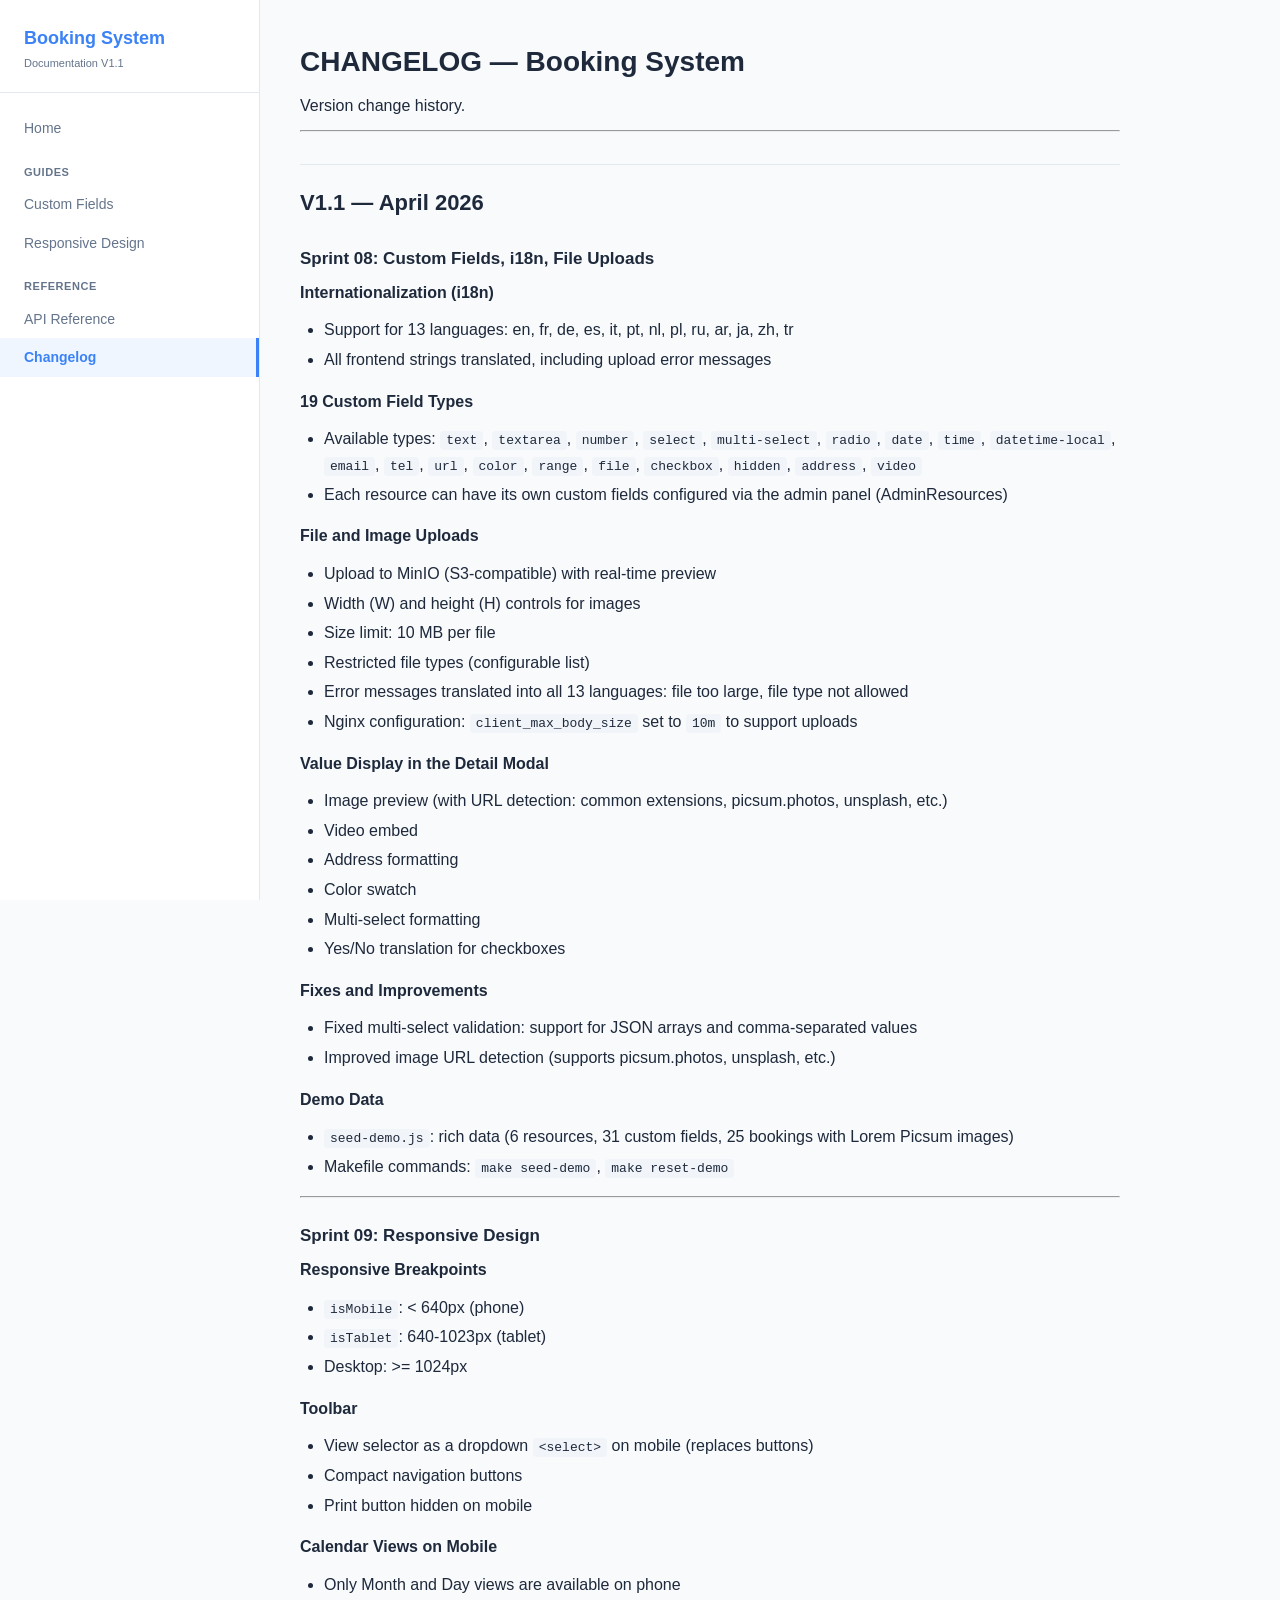
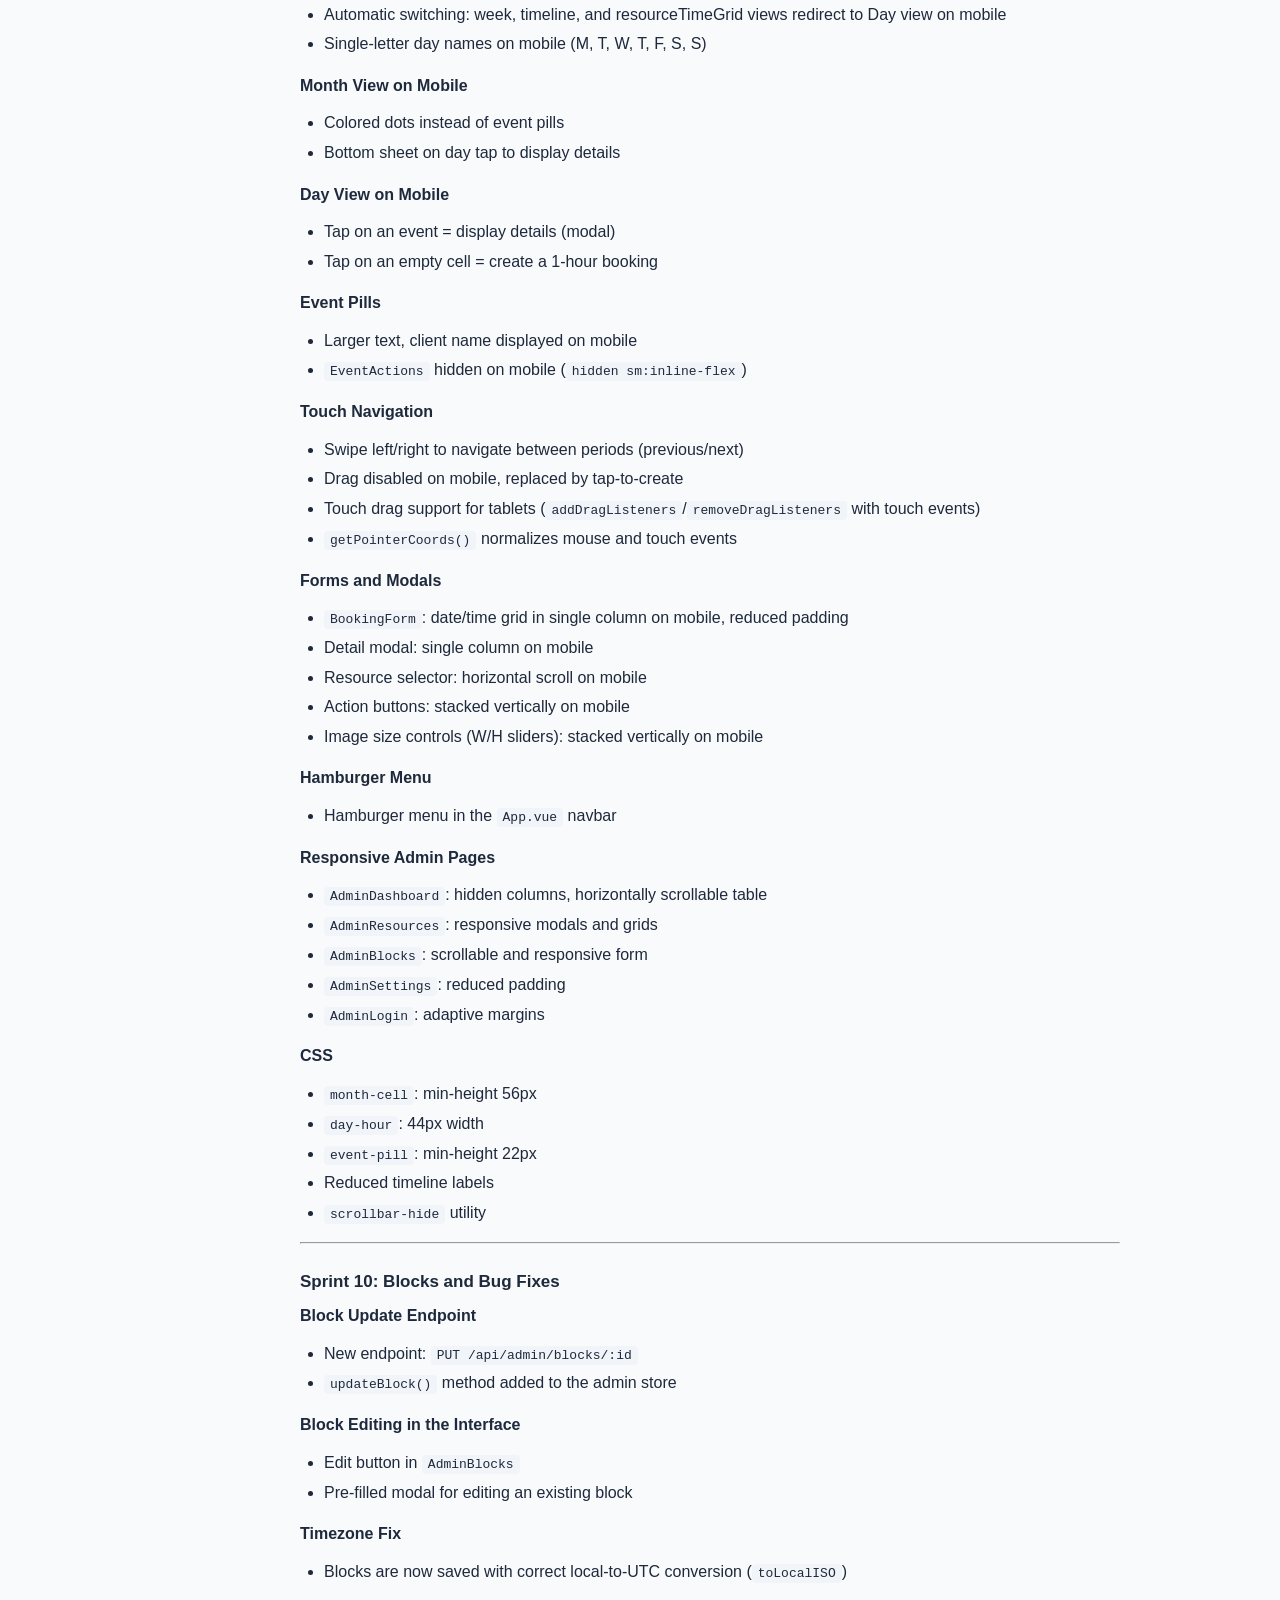
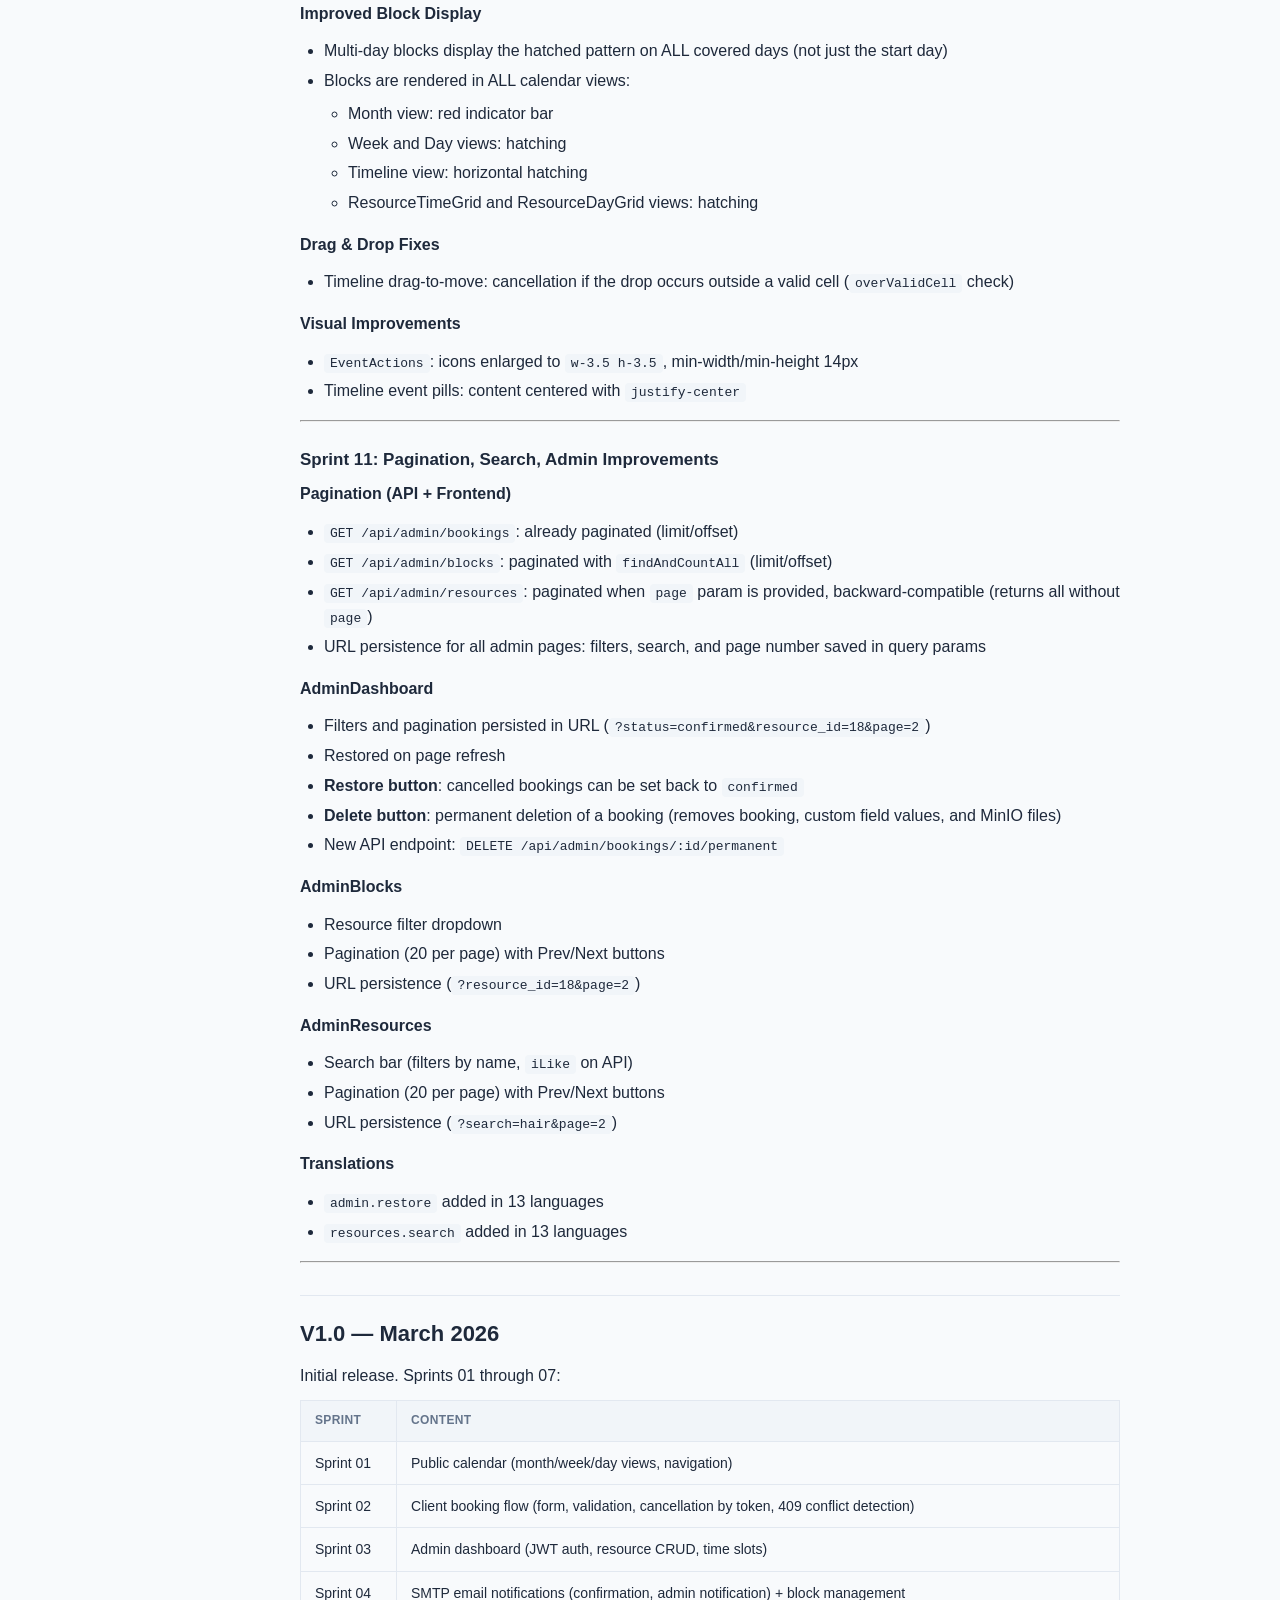
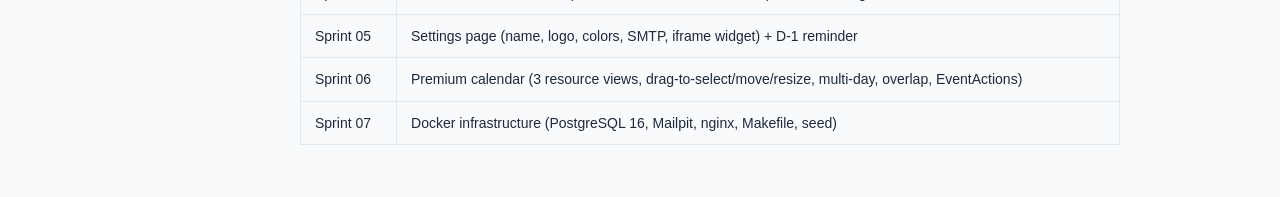
==== docs/changelog.html @ fd58ccb9 "fix: rename CHANGELOG to lowercase for GitHub Pages GitHub Pages is case-sensitive. Links point to c" ====
<!DOCTYPE html><html lang="en"><head>  <meta charset="UTF-8">  <meta name="viewport" content="width=device-width, initial-scale=1.0">  <title>changelog — Booking System Documentation</title>  <link rel="stylesheet" href="style.css"></head><body><button class="menu-toggle" onclick="document.querySelector('.sidebar').classList.toggle('open')">&#9776;</button><div class="layout">  <aside class="sidebar">    <div class="sidebar-logo">Booking System<small>Documentation V1.1</small></div>    <nav><a href="index.html">Home</a><div class="section-title">Guides</div><a href="custom-fields.html">Custom Fields</a><a href="responsive.html">Responsive Design</a><div class="section-title">Reference</div><a href="api-reference.html">API Reference</a><a href="changelog.html" class="active">Changelog</a></nav>  </aside>  <main class="main"><div class="content"><h1>CHANGELOG — Booking System</h1>
<p>Version change history.</p>
<hr>
<h2>V1.1 — April 2026</h2>
<h3>Sprint 08: Custom Fields, i18n, File Uploads</h3>
<p><strong>Internationalization (i18n)</strong></p>
<ul>
<li>Support for 13 languages: en, fr, de, es, it, pt, nl, pl, ru, ar, ja, zh, tr</li>
<li>All frontend strings translated, including upload error messages</li>
</ul>
<p><strong>19 Custom Field Types</strong></p>
<ul>
<li>Available types: <code>text</code>, <code>textarea</code>, <code>number</code>, <code>select</code>, <code>multi-select</code>, <code>radio</code>, <code>date</code>, <code>time</code>, <code>datetime-local</code>, <code>email</code>, <code>tel</code>, <code>url</code>, <code>color</code>, <code>range</code>, <code>file</code>, <code>checkbox</code>, <code>hidden</code>, <code>address</code>, <code>video</code></li>
<li>Each resource can have its own custom fields configured via the admin panel (AdminResources)</li>
</ul>
<p><strong>File and Image Uploads</strong></p>
<ul>
<li>Upload to MinIO (S3-compatible) with real-time preview</li>
<li>Width (W) and height (H) controls for images</li>
<li>Size limit: 10 MB per file</li>
<li>Restricted file types (configurable list)</li>
<li>Error messages translated into all 13 languages: file too large, file type not allowed</li>
<li>Nginx configuration: <code>client_max_body_size</code> set to <code>10m</code> to support uploads</li>
</ul>
<p><strong>Value Display in the Detail Modal</strong></p>
<ul>
<li>Image preview (with URL detection: common extensions, picsum.photos, unsplash, etc.)</li>
<li>Video embed</li>
<li>Address formatting</li>
<li>Color swatch</li>
<li>Multi-select formatting</li>
<li>Yes/No translation for checkboxes</li>
</ul>
<p><strong>Fixes and Improvements</strong></p>
<ul>
<li>Fixed multi-select validation: support for JSON arrays and comma-separated values</li>
<li>Improved image URL detection (supports picsum.photos, unsplash, etc.)</li>
</ul>
<p><strong>Demo Data</strong></p>
<ul>
<li><code>seed-demo.js</code>: rich data (6 resources, 31 custom fields, 25 bookings with Lorem Picsum images)</li>
<li>Makefile commands: <code>make seed-demo</code>, <code>make reset-demo</code></li>
</ul>
<hr>
<h3>Sprint 09: Responsive Design</h3>
<p><strong>Responsive Breakpoints</strong></p>
<ul>
<li><code>isMobile</code>: &lt; 640px (phone)</li>
<li><code>isTablet</code>: 640-1023px (tablet)</li>
<li>Desktop: &gt;= 1024px</li>
</ul>
<p><strong>Toolbar</strong></p>
<ul>
<li>View selector as a dropdown <code>&lt;select&gt;</code> on mobile (replaces buttons)</li>
<li>Compact navigation buttons</li>
<li>Print button hidden on mobile</li>
</ul>
<p><strong>Calendar Views on Mobile</strong></p>
<ul>
<li>Only Month and Day views are available on phone</li>
<li>Automatic switching: week, timeline, and resourceTimeGrid views redirect to Day view on mobile</li>
<li>Single-letter day names on mobile (M, T, W, T, F, S, S)</li>
</ul>
<p><strong>Month View on Mobile</strong></p>
<ul>
<li>Colored dots instead of event pills</li>
<li>Bottom sheet on day tap to display details</li>
</ul>
<p><strong>Day View on Mobile</strong></p>
<ul>
<li>Tap on an event = display details (modal)</li>
<li>Tap on an empty cell = create a 1-hour booking</li>
</ul>
<p><strong>Event Pills</strong></p>
<ul>
<li>Larger text, client name displayed on mobile</li>
<li><code>EventActions</code> hidden on mobile (<code>hidden sm:inline-flex</code>)</li>
</ul>
<p><strong>Touch Navigation</strong></p>
<ul>
<li>Swipe left/right to navigate between periods (previous/next)</li>
<li>Drag disabled on mobile, replaced by tap-to-create</li>
<li>Touch drag support for tablets (<code>addDragListeners</code>/<code>removeDragListeners</code> with touch events)</li>
<li><code>getPointerCoords()</code> normalizes mouse and touch events</li>
</ul>
<p><strong>Forms and Modals</strong></p>
<ul>
<li><code>BookingForm</code>: date/time grid in single column on mobile, reduced padding</li>
<li>Detail modal: single column on mobile</li>
<li>Resource selector: horizontal scroll on mobile</li>
<li>Action buttons: stacked vertically on mobile</li>
<li>Image size controls (W/H sliders): stacked vertically on mobile</li>
</ul>
<p><strong>Hamburger Menu</strong></p>
<ul>
<li>Hamburger menu in the <code>App.vue</code> navbar</li>
</ul>
<p><strong>Responsive Admin Pages</strong></p>
<ul>
<li><code>AdminDashboard</code>: hidden columns, horizontally scrollable table</li>
<li><code>AdminResources</code>: responsive modals and grids</li>
<li><code>AdminBlocks</code>: scrollable and responsive form</li>
<li><code>AdminSettings</code>: reduced padding</li>
<li><code>AdminLogin</code>: adaptive margins</li>
</ul>
<p><strong>CSS</strong></p>
<ul>
<li><code>month-cell</code>: min-height 56px</li>
<li><code>day-hour</code>: 44px width</li>
<li><code>event-pill</code>: min-height 22px</li>
<li>Reduced timeline labels</li>
<li><code>scrollbar-hide</code> utility</li>
</ul>
<hr>
<h3>Sprint 10: Blocks and Bug Fixes</h3>
<p><strong>Block Update Endpoint</strong></p>
<ul>
<li>New endpoint: <code>PUT /api/admin/blocks/:id</code></li>
<li><code>updateBlock()</code> method added to the admin store</li>
</ul>
<p><strong>Block Editing in the Interface</strong></p>
<ul>
<li>Edit button in <code>AdminBlocks</code></li>
<li>Pre-filled modal for editing an existing block</li>
</ul>
<p><strong>Timezone Fix</strong></p>
<ul>
<li>Blocks are now saved with correct local-to-UTC conversion (<code>toLocalISO</code>)</li>
</ul>
<p><strong>Improved Block Display</strong></p>
<ul>
<li>Multi-day blocks display the hatched pattern on ALL covered days (not just the start day)</li>
<li>Blocks are rendered in ALL calendar views:<ul>
<li>Month view: red indicator bar</li>
<li>Week and Day views: hatching</li>
<li>Timeline view: horizontal hatching</li>
<li>ResourceTimeGrid and ResourceDayGrid views: hatching</li>
</ul>
</li>
</ul>
<p><strong>Drag &amp; Drop Fixes</strong></p>
<ul>
<li>Timeline drag-to-move: cancellation if the drop occurs outside a valid cell (<code>overValidCell</code> check)</li>
</ul>
<p><strong>Visual Improvements</strong></p>
<ul>
<li><code>EventActions</code>: icons enlarged to <code>w-3.5 h-3.5</code>, min-width/min-height 14px</li>
<li>Timeline event pills: content centered with <code>justify-center</code></li>
</ul>
<hr>
<h3>Sprint 11: Pagination, Search, Admin Improvements</h3>
<p><strong>Pagination (API + Frontend)</strong></p>
<ul>
<li><code>GET /api/admin/bookings</code>: already paginated (limit/offset)</li>
<li><code>GET /api/admin/blocks</code>: paginated with <code>findAndCountAll</code> (limit/offset)</li>
<li><code>GET /api/admin/resources</code>: paginated when <code>page</code> param is provided, backward-compatible (returns all without <code>page</code>)</li>
<li>URL persistence for all admin pages: filters, search, and page number saved in query params</li>
</ul>
<p><strong>AdminDashboard</strong></p>
<ul>
<li>Filters and pagination persisted in URL (<code>?status=confirmed&amp;resource_id=18&amp;page=2</code>)</li>
<li>Restored on page refresh</li>
<li><strong>Restore button</strong>: cancelled bookings can be set back to <code>confirmed</code></li>
<li><strong>Delete button</strong>: permanent deletion of a booking (removes booking, custom field values, and MinIO files)</li>
<li>New API endpoint: <code>DELETE /api/admin/bookings/:id/permanent</code></li>
</ul>
<p><strong>AdminBlocks</strong></p>
<ul>
<li>Resource filter dropdown</li>
<li>Pagination (20 per page) with Prev/Next buttons</li>
<li>URL persistence (<code>?resource_id=18&amp;page=2</code>)</li>
</ul>
<p><strong>AdminResources</strong></p>
<ul>
<li>Search bar (filters by name, <code>iLike</code> on API)</li>
<li>Pagination (20 per page) with Prev/Next buttons</li>
<li>URL persistence (<code>?search=hair&amp;page=2</code>)</li>
</ul>
<p><strong>Translations</strong></p>
<ul>
<li><code>admin.restore</code> added in 13 languages</li>
<li><code>resources.search</code> added in 13 languages</li>
</ul>
<hr>
<h2>V1.0 — March 2026</h2>
<p>Initial release. Sprints 01 through 07:</p>
<table>
<thead>
<tr>
<th>Sprint</th>
<th>Content</th>
</tr>
</thead>
<tbody><tr>
<td>Sprint 01</td>
<td>Public calendar (month/week/day views, navigation)</td>
</tr>
<tr>
<td>Sprint 02</td>
<td>Client booking flow (form, validation, cancellation by token, 409 conflict detection)</td>
</tr>
<tr>
<td>Sprint 03</td>
<td>Admin dashboard (JWT auth, resource CRUD, time slots)</td>
</tr>
<tr>
<td>Sprint 04</td>
<td>SMTP email notifications (confirmation, admin notification) + block management</td>
</tr>
<tr>
<td>Sprint 05</td>
<td>Settings page (name, logo, colors, SMTP, iframe widget) + D-1 reminder</td>
</tr>
<tr>
<td>Sprint 06</td>
<td>Premium calendar (3 resource views, drag-to-select/move/resize, multi-day, overlap, EventActions)</td>
</tr>
<tr>
<td>Sprint 07</td>
<td>Docker infrastructure (PostgreSQL 16, Mailpit, nginx, Makefile, seed)</td>
</tr>
</tbody></table>
  </div></main></div></body></html>
---- docs/style.css ----
:root {
  --primary: #3B82F6;
  --primary-dark: #2563EB;
  --bg: #f8fafc;
  --card: #ffffff;
  --text: #1e293b;
  --text-muted: #64748b;
  --border: #e2e8f0;
  --code-bg: #f1f5f9;
}

* { margin: 0; padding: 0; box-sizing: border-box; }

body {
  font-family: -apple-system, BlinkMacSystemFont, 'Segoe UI', Roboto, sans-serif;
  background: var(--bg);
  color: var(--text);
  line-height: 1.6;
}

/* Sidebar */
.layout { display: flex; min-height: 100vh; }

.sidebar {
  width: 260px;
  background: var(--card);
  border-right: 1px solid var(--border);
  padding: 24px 0;
  position: fixed;
  top: 0;
  left: 0;
  bottom: 0;
  overflow-y: auto;
  z-index: 10;
}

.sidebar-logo {
  padding: 0 24px 20px;
  font-size: 18px;
  font-weight: 700;
  color: var(--primary);
  border-bottom: 1px solid var(--border);
  margin-bottom: 16px;
}

.sidebar-logo small {
  display: block;
  font-size: 11px;
  font-weight: 400;
  color: var(--text-muted);
  margin-top: 2px;
}

.sidebar nav a {
  display: block;
  padding: 8px 24px;
  color: var(--text-muted);
  text-decoration: none;
  font-size: 14px;
  transition: all 0.15s;
}

.sidebar nav a:hover,
.sidebar nav a.active {
  color: var(--primary);
  background: #eff6ff;
}

.sidebar nav a.active {
  font-weight: 600;
  border-right: 3px solid var(--primary);
}

.sidebar nav .section-title {
  padding: 16px 24px 4px;
  font-size: 11px;
  font-weight: 600;
  text-transform: uppercase;
  letter-spacing: 0.05em;
  color: var(--text-muted);
}

/* Main */
.main {
  flex: 1;
  margin-left: 260px;
  padding: 40px;
  max-width: 900px;
}

/* Content */
.content h1 { font-size: 28px; font-weight: 700; margin-bottom: 8px; }
.content h2 { font-size: 22px; font-weight: 600; margin: 32px 0 12px; padding-top: 20px; border-top: 1px solid var(--border); }
.content h3 { font-size: 17px; font-weight: 600; margin: 24px 0 8px; }
.content p { margin-bottom: 12px; color: var(--text); }
.content ul, .content ol { margin: 8px 0 16px 24px; }
.content li { margin-bottom: 4px; }
.content a { color: var(--primary); text-decoration: none; }
.content a:hover { text-decoration: underline; }

.content table {
  width: 100%;
  border-collapse: collapse;
  margin: 12px 0 20px;
  font-size: 14px;
}

.content th, .content td {
  padding: 10px 14px;
  border: 1px solid var(--border);
  text-align: left;
}

.content th {
  background: var(--code-bg);
  font-weight: 600;
  font-size: 12px;
  text-transform: uppercase;
  letter-spacing: 0.03em;
  color: var(--text-muted);
}

.content code {
  background: var(--code-bg);
  padding: 2px 6px;
  border-radius: 4px;
  font-size: 13px;
  font-family: 'SF Mono', Monaco, monospace;
}

.content pre {
  background: #1e293b;
  color: #e2e8f0;
  padding: 16px 20px;
  border-radius: 8px;
  overflow-x: auto;
  margin: 12px 0 20px;
  font-size: 13px;
  line-height: 1.5;
}

.content pre code {
  background: none;
  padding: 0;
  color: inherit;
}

/* Hero card */
.hero {
  background: linear-gradient(135deg, var(--primary) 0%, var(--primary-dark) 100%);
  color: white;
  padding: 40px;
  border-radius: 16px;
  margin-bottom: 32px;
}

.hero h1 { color: white; font-size: 32px; margin-bottom: 8px; }
.hero p { color: rgba(255,255,255,0.85); font-size: 16px; }

.badge {
  display: inline-block;
  padding: 3px 10px;
  border-radius: 12px;
  font-size: 12px;
  font-weight: 600;
  margin-right: 6px;
  margin-bottom: 6px;
}

.badge-blue { background: rgba(255,255,255,0.2); color: white; }

/* Feature grid */
.features {
  display: grid;
  grid-template-columns: repeat(auto-fill, minmax(250px, 1fr));
  gap: 16px;
  margin: 20px 0;
}

.feature-card {
  background: var(--card);
  border: 1px solid var(--border);
  border-radius: 12px;
  padding: 20px;
}

.feature-card h3 {
  font-size: 15px;
  margin: 0 0 6px;
  border: none;
  padding: 0;
}

.feature-card p {
  font-size: 13px;
  color: var(--text-muted);
  margin: 0;
}

.feature-icon {
  font-size: 24px;
  margin-bottom: 8px;
}

/* Method badges */
.method {
  display: inline-block;
  padding: 2px 8px;
  border-radius: 4px;
  font-size: 11px;
  font-weight: 700;
  font-family: monospace;
  color: white;
}

.method-get { background: #22c55e; }
.method-post { background: #3b82f6; }
.method-put { background: #f59e0b; }
.method-delete { background: #ef4444; }

/* Mobile */
.menu-toggle {
  display: none;
  position: fixed;
  top: 12px;
  left: 12px;
  z-index: 20;
  background: var(--card);
  border: 1px solid var(--border);
  border-radius: 8px;
  padding: 8px 12px;
  font-size: 20px;
  cursor: pointer;
}

@media (max-width: 768px) {
  .menu-toggle { display: block; }
  .sidebar { transform: translateX(-100%); transition: transform 0.3s; }
  .sidebar.open { transform: translateX(0); box-shadow: 4px 0 20px rgba(0,0,0,0.1); }
  .main { margin-left: 0; padding: 60px 20px 40px; }
  .features { grid-template-columns: 1fr; }
  .content table { font-size: 12px; }
  .content th, .content td { padding: 6px 8px; }
}
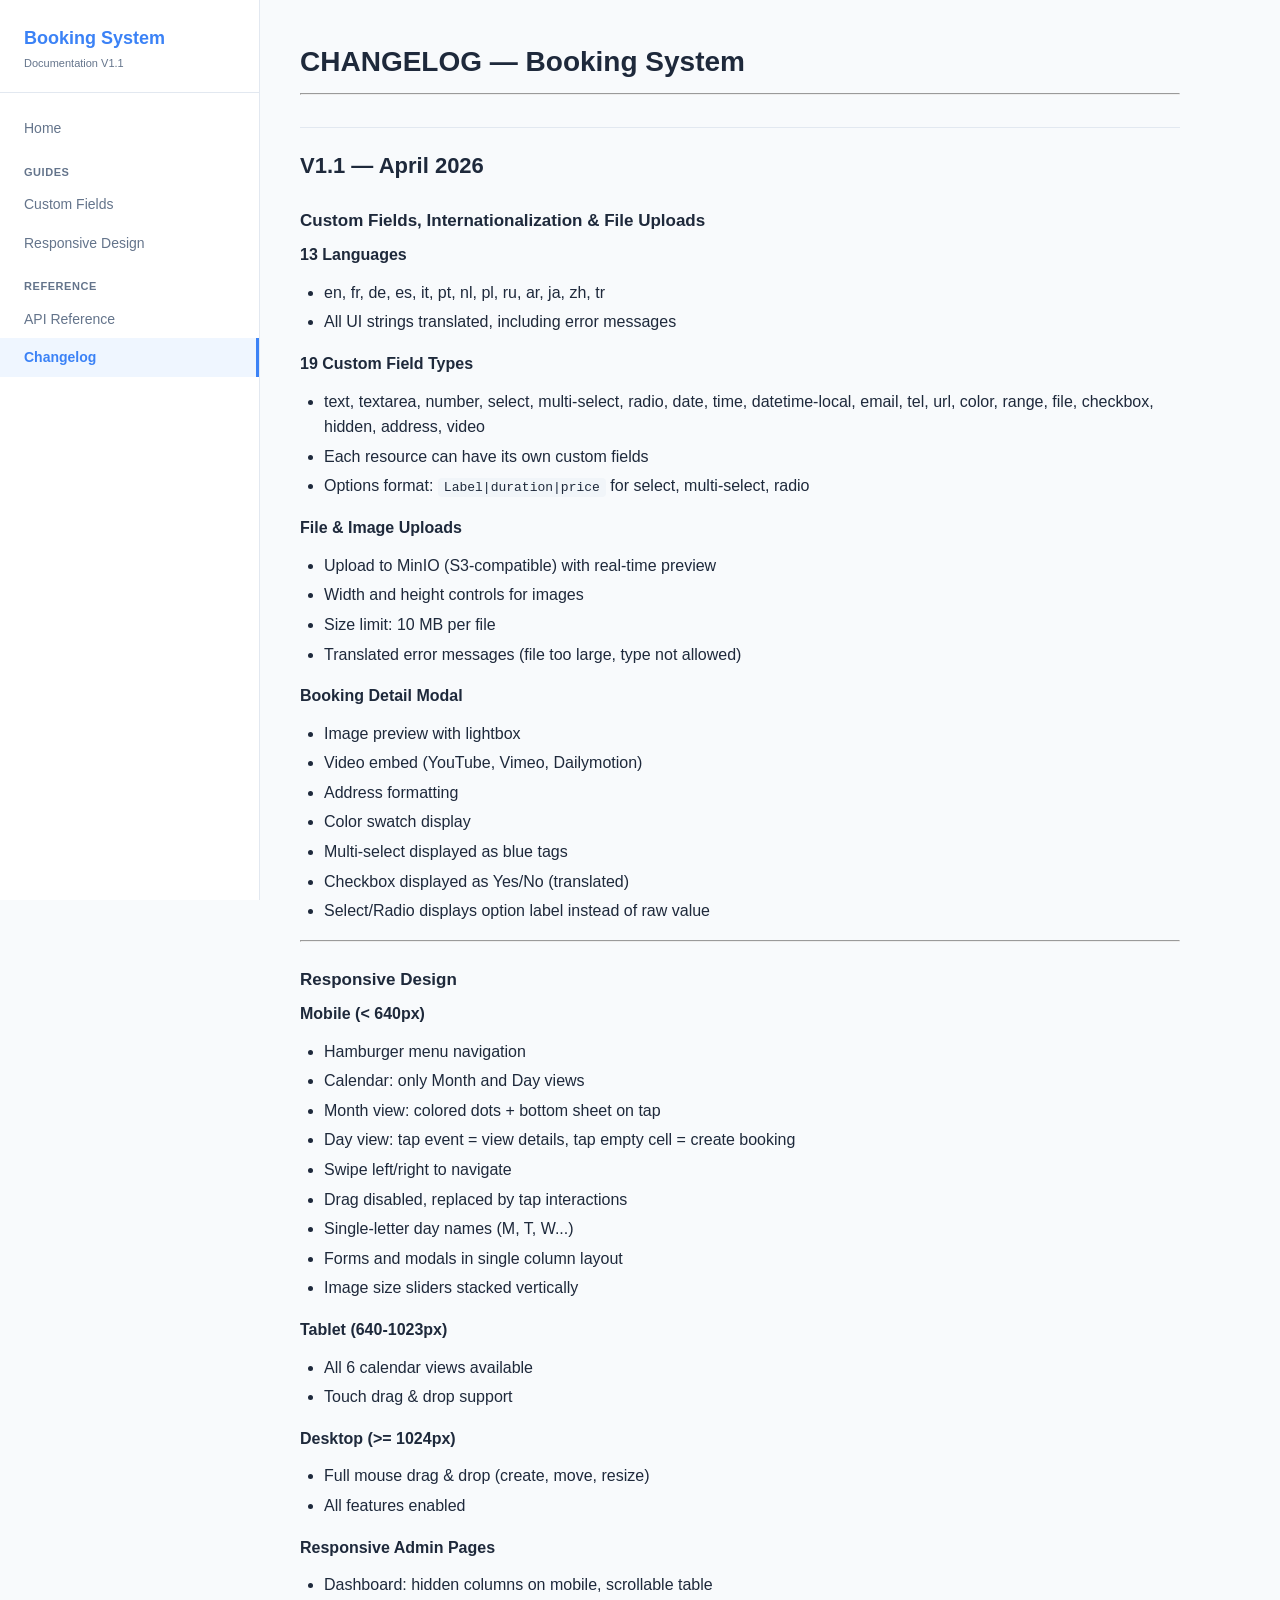
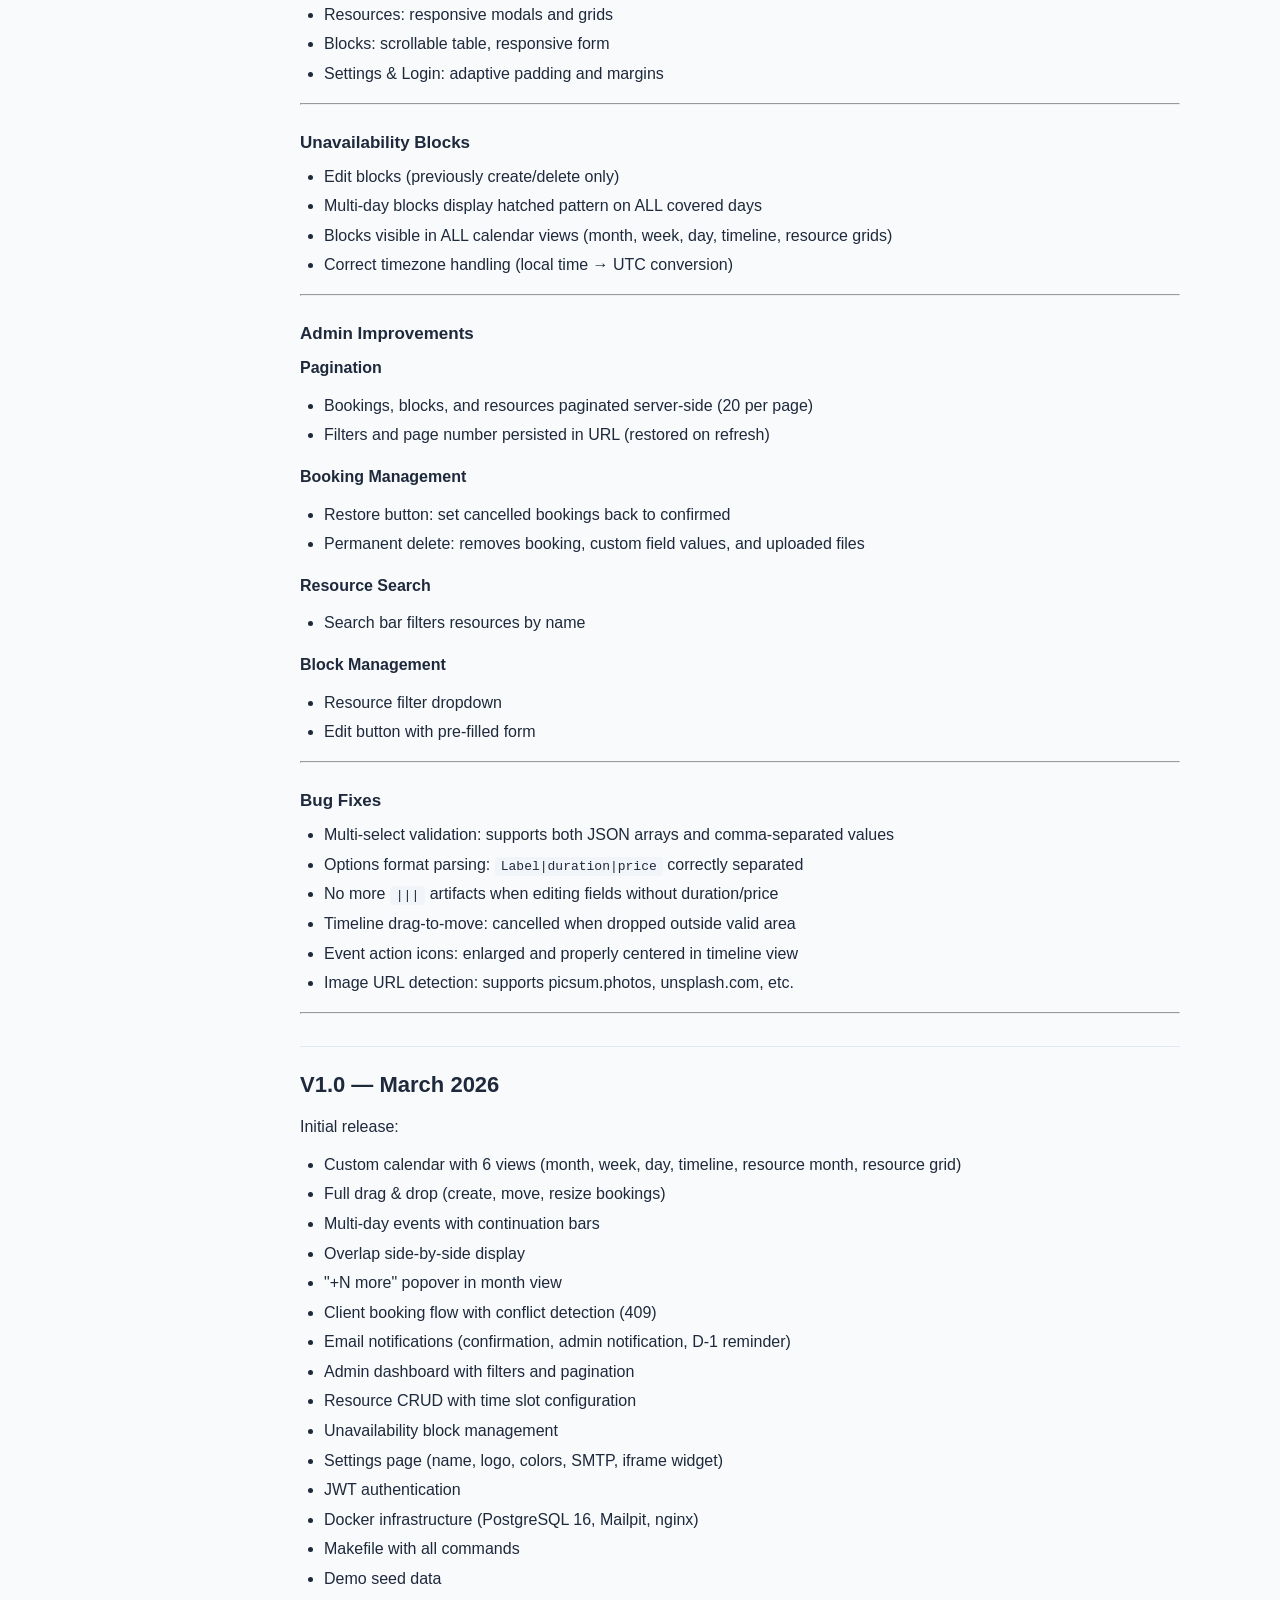
==== commit 7b8594a6: "docs: remove all sprint references from public documentation Buyers should not see internal developm" ====
--- a/docs/changelog.html
+++ b/docs/changelog.html
@@ -1,223 +1,123 @@
 <!DOCTYPE html><html lang="en"><head>  <meta charset="UTF-8">  <meta name="viewport" content="width=device-width, initial-scale=1.0">  <title>changelog — Booking System Documentation</title>  <link rel="stylesheet" href="style.css"></head><body><button class="menu-toggle" onclick="document.querySelector('.sidebar').classList.toggle('open')">&#9776;</button><div class="layout">  <aside class="sidebar">    <div class="sidebar-logo">Booking System<small>Documentation V1.1</small></div>    <nav><a href="index.html">Home</a><div class="section-title">Guides</div><a href="custom-fields.html">Custom Fields</a><a href="responsive.html">Responsive Design</a><div class="section-title">Reference</div><a href="api-reference.html">API Reference</a><a href="changelog.html" class="active">Changelog</a></nav>  </aside>  <main class="main"><div class="content"><h1>CHANGELOG — Booking System</h1>
-<p>Version change history.</p>
 <hr>
 <h2>V1.1 — April 2026</h2>
-<h3>Sprint 08: Custom Fields, i18n, File Uploads</h3>
-<p><strong>Internationalization (i18n)</strong></p>
+<h3>Custom Fields, Internationalization &amp; File Uploads</h3>
+<p><strong>13 Languages</strong></p>
 <ul>
-<li>Support for 13 languages: en, fr, de, es, it, pt, nl, pl, ru, ar, ja, zh, tr</li>
-<li>All frontend strings translated, including upload error messages</li>
+<li>en, fr, de, es, it, pt, nl, pl, ru, ar, ja, zh, tr</li>
+<li>All UI strings translated, including error messages</li>
 </ul>
 <p><strong>19 Custom Field Types</strong></p>
 <ul>
-<li>Available types: <code>text</code>, <code>textarea</code>, <code>number</code>, <code>select</code>, <code>multi-select</code>, <code>radio</code>, <code>date</code>, <code>time</code>, <code>datetime-local</code>, <code>email</code>, <code>tel</code>, <code>url</code>, <code>color</code>, <code>range</code>, <code>file</code>, <code>checkbox</code>, <code>hidden</code>, <code>address</code>, <code>video</code></li>
-<li>Each resource can have its own custom fields configured via the admin panel (AdminResources)</li>
+<li>text, textarea, number, select, multi-select, radio, date, time, datetime-local, email, tel, url, color, range, file, checkbox, hidden, address, video</li>
+<li>Each resource can have its own custom fields</li>
+<li>Options format: <code>Label|duration|price</code> for select, multi-select, radio</li>
 </ul>
-<p><strong>File and Image Uploads</strong></p>
+<p><strong>File &amp; Image Uploads</strong></p>
 <ul>
 <li>Upload to MinIO (S3-compatible) with real-time preview</li>
-<li>Width (W) and height (H) controls for images</li>
+<li>Width and height controls for images</li>
 <li>Size limit: 10 MB per file</li>
-<li>Restricted file types (configurable list)</li>
-<li>Error messages translated into all 13 languages: file too large, file type not allowed</li>
-<li>Nginx configuration: <code>client_max_body_size</code> set to <code>10m</code> to support uploads</li>
+<li>Translated error messages (file too large, type not allowed)</li>
 </ul>
-<p><strong>Value Display in the Detail Modal</strong></p>
+<p><strong>Booking Detail Modal</strong></p>
 <ul>
-<li>Image preview (with URL detection: common extensions, picsum.photos, unsplash, etc.)</li>
-<li>Video embed</li>
+<li>Image preview with lightbox</li>
+<li>Video embed (YouTube, Vimeo, Dailymotion)</li>
 <li>Address formatting</li>
-<li>Color swatch</li>
-<li>Multi-select formatting</li>
-<li>Yes/No translation for checkboxes</li>
-</ul>
-<p><strong>Fixes and Improvements</strong></p>
-<ul>
-<li>Fixed multi-select validation: support for JSON arrays and comma-separated values</li>
-<li>Improved image URL detection (supports picsum.photos, unsplash, etc.)</li>
-</ul>
-<p><strong>Demo Data</strong></p>
-<ul>
-<li><code>seed-demo.js</code>: rich data (6 resources, 31 custom fields, 25 bookings with Lorem Picsum images)</li>
-<li>Makefile commands: <code>make seed-demo</code>, <code>make reset-demo</code></li>
+<li>Color swatch display</li>
+<li>Multi-select displayed as blue tags</li>
+<li>Checkbox displayed as Yes/No (translated)</li>
+<li>Select/Radio displays option label instead of raw value</li>
 </ul>
 <hr>
-<h3>Sprint 09: Responsive Design</h3>
-<p><strong>Responsive Breakpoints</strong></p>
+<h3>Responsive Design</h3>
+<p><strong>Mobile (&lt; 640px)</strong></p>
 <ul>
-<li><code>isMobile</code>: &lt; 640px (phone)</li>
-<li><code>isTablet</code>: 640-1023px (tablet)</li>
-<li>Desktop: &gt;= 1024px</li>
+<li>Hamburger menu navigation</li>
+<li>Calendar: only Month and Day views</li>
+<li>Month view: colored dots + bottom sheet on tap</li>
+<li>Day view: tap event = view details, tap empty cell = create booking</li>
+<li>Swipe left/right to navigate</li>
+<li>Drag disabled, replaced by tap interactions</li>
+<li>Single-letter day names (M, T, W...)</li>
+<li>Forms and modals in single column layout</li>
+<li>Image size sliders stacked vertically</li>
 </ul>
-<p><strong>Toolbar</strong></p>
+<p><strong>Tablet (640-1023px)</strong></p>
 <ul>
-<li>View selector as a dropdown <code>&lt;select&gt;</code> on mobile (replaces buttons)</li>
-<li>Compact navigation buttons</li>
-<li>Print button hidden on mobile</li>
+<li>All 6 calendar views available</li>
+<li>Touch drag &amp; drop support</li>
 </ul>
-<p><strong>Calendar Views on Mobile</strong></p>
+<p><strong>Desktop (&gt;= 1024px)</strong></p>
 <ul>
-<li>Only Month and Day views are available on phone</li>
-<li>Automatic switching: week, timeline, and resourceTimeGrid views redirect to Day view on mobile</li>
-<li>Single-letter day names on mobile (M, T, W, T, F, S, S)</li>
-</ul>
-<p><strong>Month View on Mobile</strong></p>
-<ul>
-<li>Colored dots instead of event pills</li>
-<li>Bottom sheet on day tap to display details</li>
-</ul>
-<p><strong>Day View on Mobile</strong></p>
-<ul>
-<li>Tap on an event = display details (modal)</li>
-<li>Tap on an empty cell = create a 1-hour booking</li>
-</ul>
-<p><strong>Event Pills</strong></p>
-<ul>
-<li>Larger text, client name displayed on mobile</li>
-<li><code>EventActions</code> hidden on mobile (<code>hidden sm:inline-flex</code>)</li>
-</ul>
-<p><strong>Touch Navigation</strong></p>
-<ul>
-<li>Swipe left/right to navigate between periods (previous/next)</li>
-<li>Drag disabled on mobile, replaced by tap-to-create</li>
-<li>Touch drag support for tablets (<code>addDragListeners</code>/<code>removeDragListeners</code> with touch events)</li>
-<li><code>getPointerCoords()</code> normalizes mouse and touch events</li>
-</ul>
-<p><strong>Forms and Modals</strong></p>
-<ul>
-<li><code>BookingForm</code>: date/time grid in single column on mobile, reduced padding</li>
-<li>Detail modal: single column on mobile</li>
-<li>Resource selector: horizontal scroll on mobile</li>
-<li>Action buttons: stacked vertically on mobile</li>
-<li>Image size controls (W/H sliders): stacked vertically on mobile</li>
-</ul>
-<p><strong>Hamburger Menu</strong></p>
-<ul>
-<li>Hamburger menu in the <code>App.vue</code> navbar</li>
+<li>Full mouse drag &amp; drop (create, move, resize)</li>
+<li>All features enabled</li>
 </ul>
 <p><strong>Responsive Admin Pages</strong></p>
 <ul>
-<li><code>AdminDashboard</code>: hidden columns, horizontally scrollable table</li>
-<li><code>AdminResources</code>: responsive modals and grids</li>
-<li><code>AdminBlocks</code>: scrollable and responsive form</li>
-<li><code>AdminSettings</code>: reduced padding</li>
-<li><code>AdminLogin</code>: adaptive margins</li>
-</ul>
-<p><strong>CSS</strong></p>
-<ul>
-<li><code>month-cell</code>: min-height 56px</li>
-<li><code>day-hour</code>: 44px width</li>
-<li><code>event-pill</code>: min-height 22px</li>
-<li>Reduced timeline labels</li>
-<li><code>scrollbar-hide</code> utility</li>
+<li>Dashboard: hidden columns on mobile, scrollable table</li>
+<li>Resources: responsive modals and grids</li>
+<li>Blocks: scrollable table, responsive form</li>
+<li>Settings &amp; Login: adaptive padding and margins</li>
 </ul>
 <hr>
-<h3>Sprint 10: Blocks and Bug Fixes</h3>
-<p><strong>Block Update Endpoint</strong></p>
+<h3>Unavailability Blocks</h3>
 <ul>
-<li>New endpoint: <code>PUT /api/admin/blocks/:id</code></li>
-<li><code>updateBlock()</code> method added to the admin store</li>
-</ul>
-<p><strong>Block Editing in the Interface</strong></p>
-<ul>
-<li>Edit button in <code>AdminBlocks</code></li>
-<li>Pre-filled modal for editing an existing block</li>
-</ul>
-<p><strong>Timezone Fix</strong></p>
-<ul>
-<li>Blocks are now saved with correct local-to-UTC conversion (<code>toLocalISO</code>)</li>
-</ul>
-<p><strong>Improved Block Display</strong></p>
-<ul>
-<li>Multi-day blocks display the hatched pattern on ALL covered days (not just the start day)</li>
-<li>Blocks are rendered in ALL calendar views:<ul>
-<li>Month view: red indicator bar</li>
-<li>Week and Day views: hatching</li>
-<li>Timeline view: horizontal hatching</li>
-<li>ResourceTimeGrid and ResourceDayGrid views: hatching</li>
-</ul>
-</li>
-</ul>
-<p><strong>Drag &amp; Drop Fixes</strong></p>
-<ul>
-<li>Timeline drag-to-move: cancellation if the drop occurs outside a valid cell (<code>overValidCell</code> check)</li>
-</ul>
-<p><strong>Visual Improvements</strong></p>
-<ul>
-<li><code>EventActions</code>: icons enlarged to <code>w-3.5 h-3.5</code>, min-width/min-height 14px</li>
-<li>Timeline event pills: content centered with <code>justify-center</code></li>
+<li>Edit blocks (previously create/delete only)</li>
+<li>Multi-day blocks display hatched pattern on ALL covered days</li>
+<li>Blocks visible in ALL calendar views (month, week, day, timeline, resource grids)</li>
+<li>Correct timezone handling (local time → UTC conversion)</li>
 </ul>
 <hr>
-<h3>Sprint 11: Pagination, Search, Admin Improvements</h3>
-<p><strong>Pagination (API + Frontend)</strong></p>
+<h3>Admin Improvements</h3>
+<p><strong>Pagination</strong></p>
 <ul>
-<li><code>GET /api/admin/bookings</code>: already paginated (limit/offset)</li>
-<li><code>GET /api/admin/blocks</code>: paginated with <code>findAndCountAll</code> (limit/offset)</li>
-<li><code>GET /api/admin/resources</code>: paginated when <code>page</code> param is provided, backward-compatible (returns all without <code>page</code>)</li>
-<li>URL persistence for all admin pages: filters, search, and page number saved in query params</li>
+<li>Bookings, blocks, and resources paginated server-side (20 per page)</li>
+<li>Filters and page number persisted in URL (restored on refresh)</li>
 </ul>
-<p><strong>AdminDashboard</strong></p>
+<p><strong>Booking Management</strong></p>
 <ul>
-<li>Filters and pagination persisted in URL (<code>?status=confirmed&amp;resource_id=18&amp;page=2</code>)</li>
-<li>Restored on page refresh</li>
-<li><strong>Restore button</strong>: cancelled bookings can be set back to <code>confirmed</code></li>
-<li><strong>Delete button</strong>: permanent deletion of a booking (removes booking, custom field values, and MinIO files)</li>
-<li>New API endpoint: <code>DELETE /api/admin/bookings/:id/permanent</code></li>
+<li>Restore button: set cancelled bookings back to confirmed</li>
+<li>Permanent delete: removes booking, custom field values, and uploaded files</li>
 </ul>
-<p><strong>AdminBlocks</strong></p>
+<p><strong>Resource Search</strong></p>
+<ul>
+<li>Search bar filters resources by name</li>
+</ul>
+<p><strong>Block Management</strong></p>
 <ul>
 <li>Resource filter dropdown</li>
-<li>Pagination (20 per page) with Prev/Next buttons</li>
-<li>URL persistence (<code>?resource_id=18&amp;page=2</code>)</li>
+<li>Edit button with pre-filled form</li>
 </ul>
-<p><strong>AdminResources</strong></p>
+<hr>
+<h3>Bug Fixes</h3>
 <ul>
-<li>Search bar (filters by name, <code>iLike</code> on API)</li>
-<li>Pagination (20 per page) with Prev/Next buttons</li>
-<li>URL persistence (<code>?search=hair&amp;page=2</code>)</li>
-</ul>
-<p><strong>Translations</strong></p>
-<ul>
-<li><code>admin.restore</code> added in 13 languages</li>
-<li><code>resources.search</code> added in 13 languages</li>
+<li>Multi-select validation: supports both JSON arrays and comma-separated values</li>
+<li>Options format parsing: <code>Label|duration|price</code> correctly separated</li>
+<li>No more <code>|||</code> artifacts when editing fields without duration/price</li>
+<li>Timeline drag-to-move: cancelled when dropped outside valid area</li>
+<li>Event action icons: enlarged and properly centered in timeline view</li>
+<li>Image URL detection: supports picsum.photos, unsplash.com, etc.</li>
 </ul>
 <hr>
 <h2>V1.0 — March 2026</h2>
-<p>Initial release. Sprints 01 through 07:</p>
-<table>
-<thead>
-<tr>
-<th>Sprint</th>
-<th>Content</th>
-</tr>
-</thead>
-<tbody><tr>
-<td>Sprint 01</td>
-<td>Public calendar (month/week/day views, navigation)</td>
-</tr>
-<tr>
-<td>Sprint 02</td>
-<td>Client booking flow (form, validation, cancellation by token, 409 conflict detection)</td>
-</tr>
-<tr>
-<td>Sprint 03</td>
-<td>Admin dashboard (JWT auth, resource CRUD, time slots)</td>
-</tr>
-<tr>
-<td>Sprint 04</td>
-<td>SMTP email notifications (confirmation, admin notification) + block management</td>
-</tr>
-<tr>
-<td>Sprint 05</td>
-<td>Settings page (name, logo, colors, SMTP, iframe widget) + D-1 reminder</td>
-</tr>
-<tr>
-<td>Sprint 06</td>
-<td>Premium calendar (3 resource views, drag-to-select/move/resize, multi-day, overlap, EventActions)</td>
-</tr>
-<tr>
-<td>Sprint 07</td>
-<td>Docker infrastructure (PostgreSQL 16, Mailpit, nginx, Makefile, seed)</td>
-</tr>
-</tbody></table>
+<p>Initial release:</p>
+<ul>
+<li>Custom calendar with 6 views (month, week, day, timeline, resource month, resource grid)</li>
+<li>Full drag &amp; drop (create, move, resize bookings)</li>
+<li>Multi-day events with continuation bars</li>
+<li>Overlap side-by-side display</li>
+<li>&quot;+N more&quot; popover in month view</li>
+<li>Client booking flow with conflict detection (409)</li>
+<li>Email notifications (confirmation, admin notification, D-1 reminder)</li>
+<li>Admin dashboard with filters and pagination</li>
+<li>Resource CRUD with time slot configuration</li>
+<li>Unavailability block management</li>
+<li>Settings page (name, logo, colors, SMTP, iframe widget)</li>
+<li>JWT authentication</li>
+<li>Docker infrastructure (PostgreSQL 16, Mailpit, nginx)</li>
+<li>Makefile with all commands</li>
+<li>Demo seed data</li>
+</ul>
   </div></main></div></body></html>
--- a/docs/style.css
+++ b/docs/style.css
@@ -85,7 +85,8 @@
   flex: 1;
   margin-left: 260px;
   padding: 40px;
-  max-width: 900px;
+  max-width: 960px;
+  margin-right: auto;
 }
 
 /* Content */
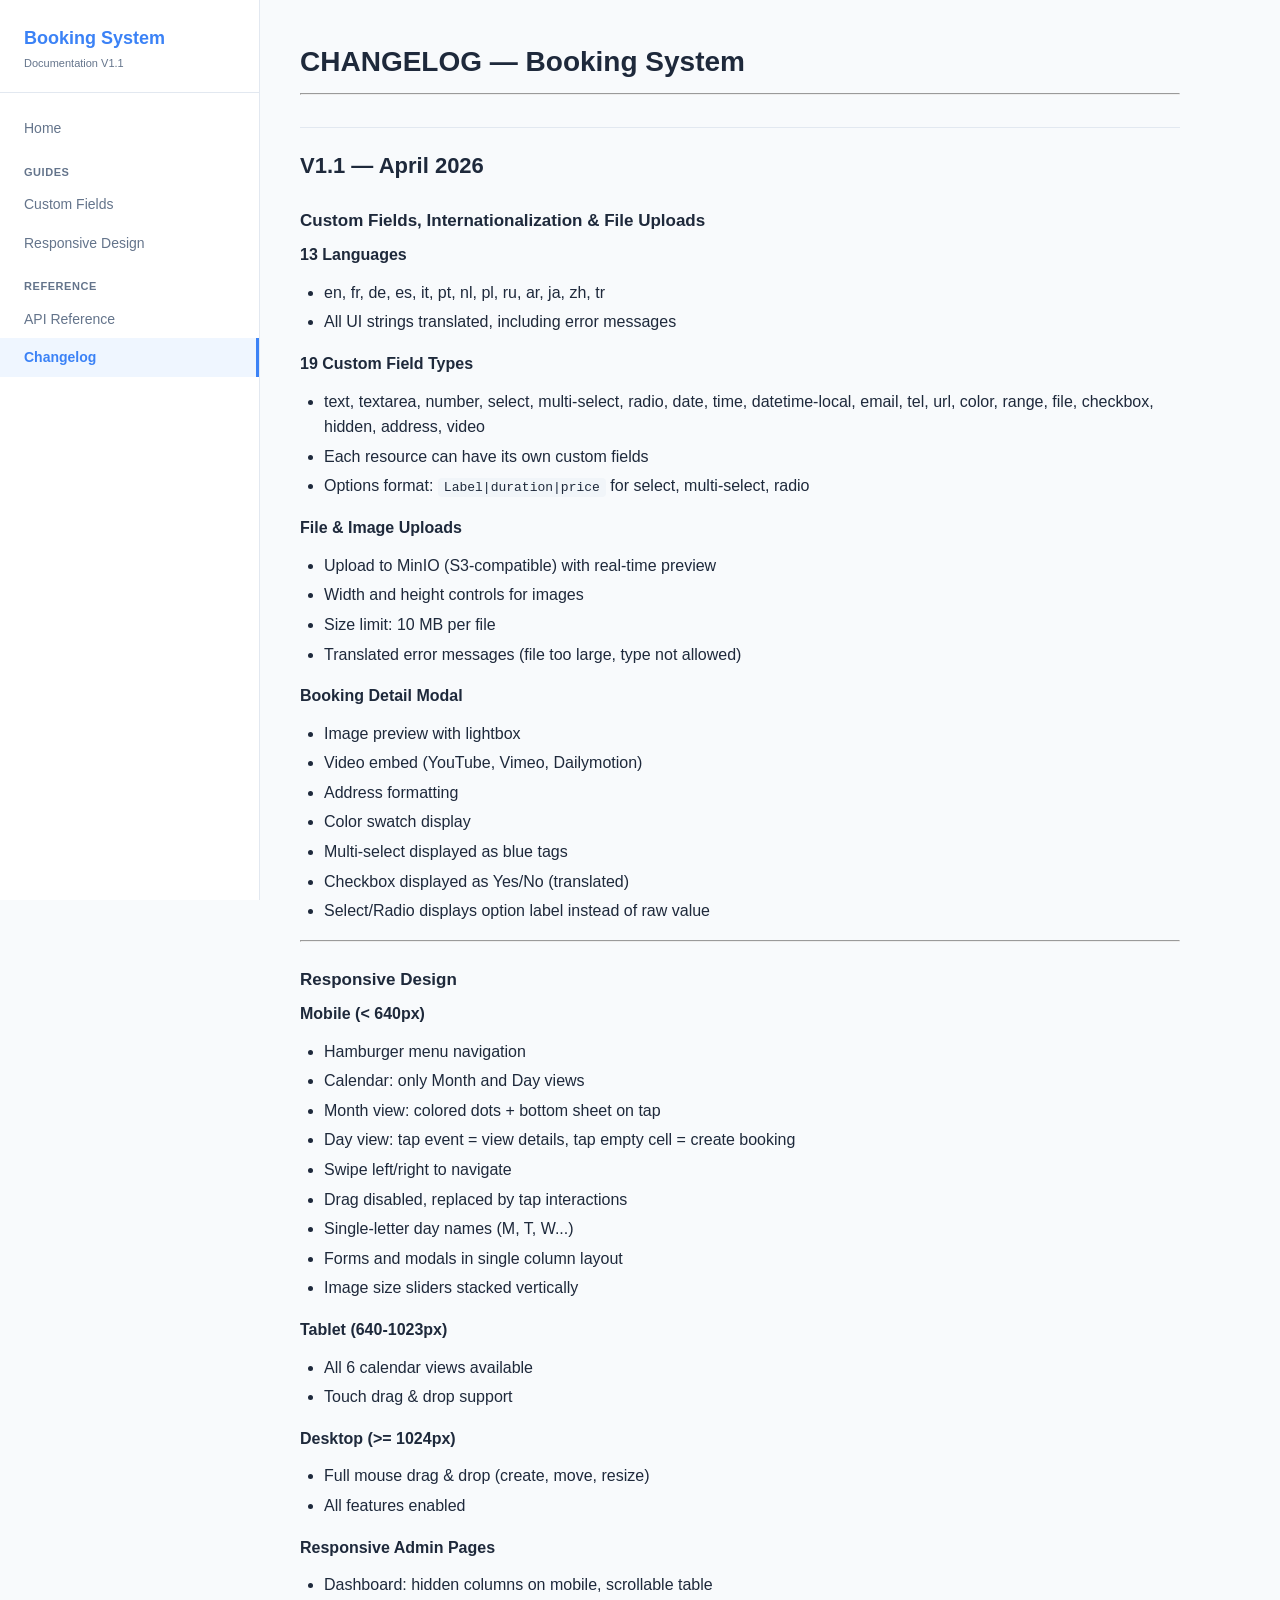
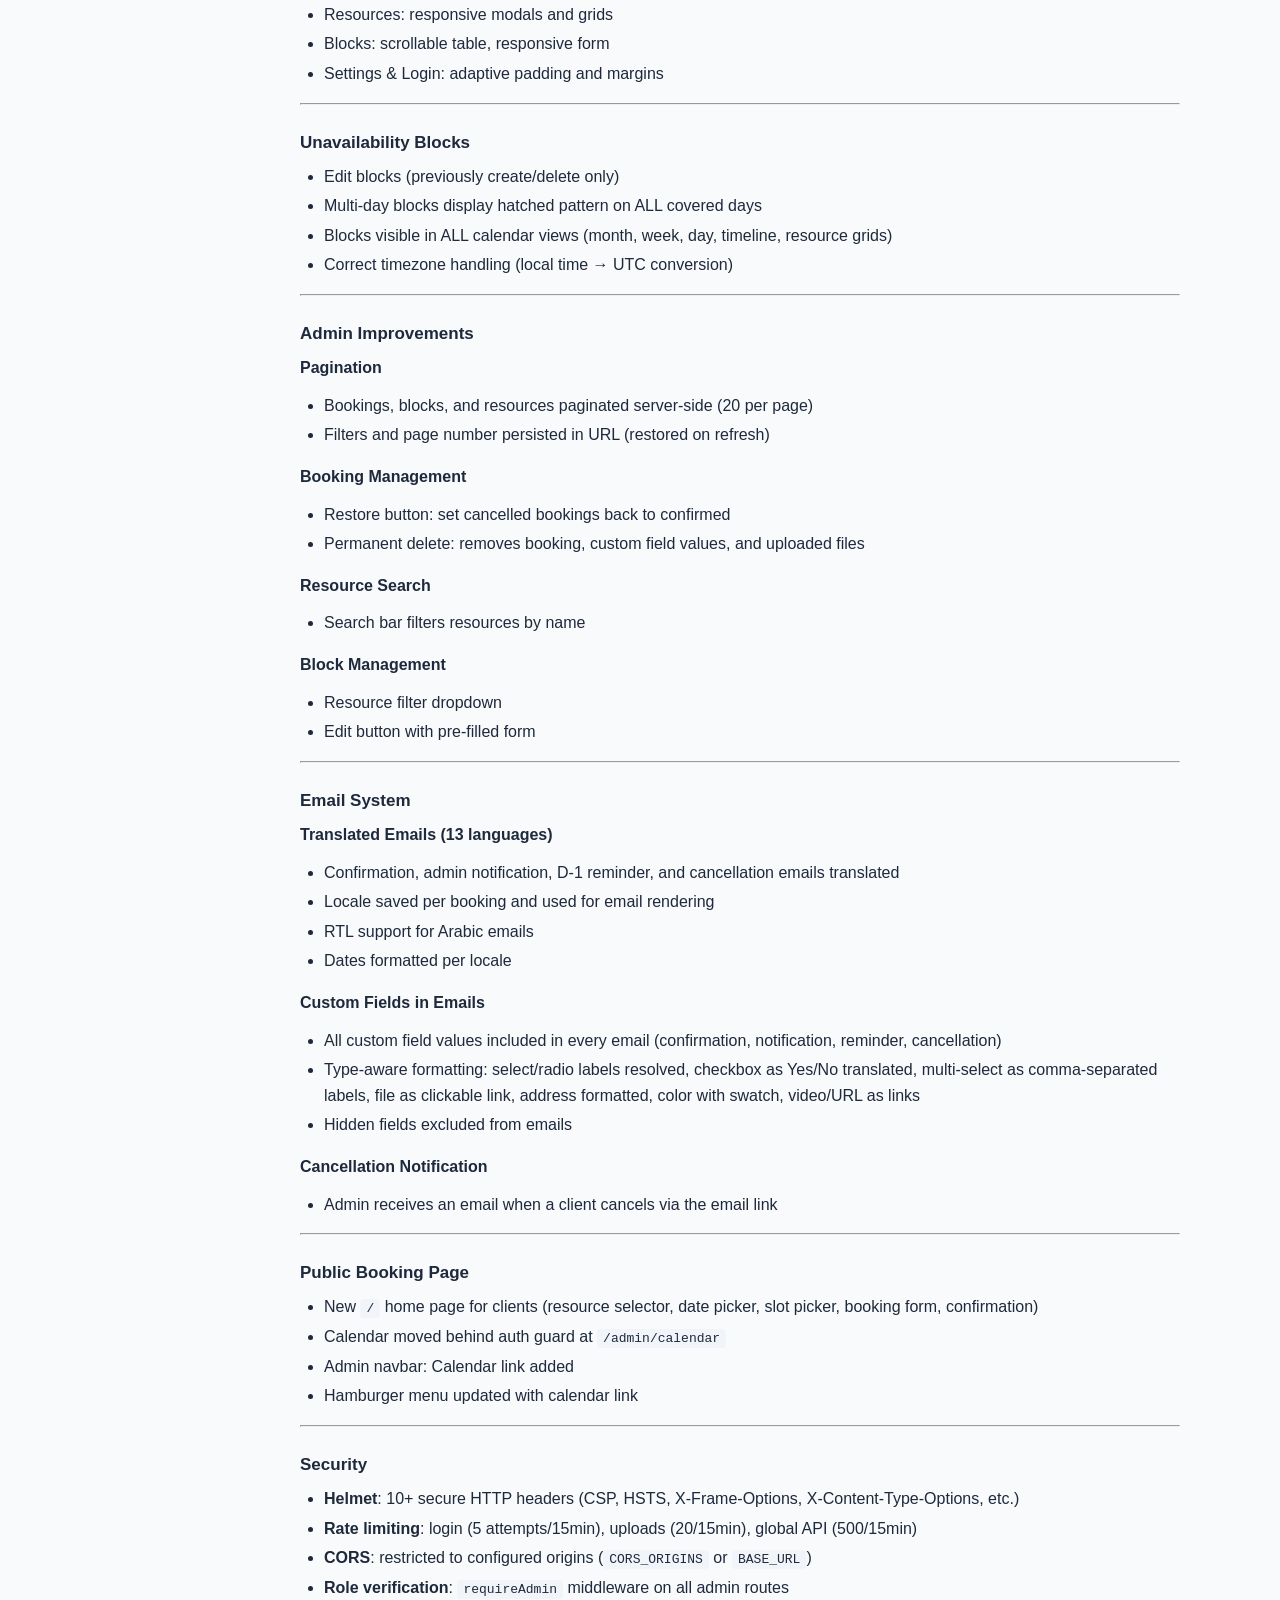
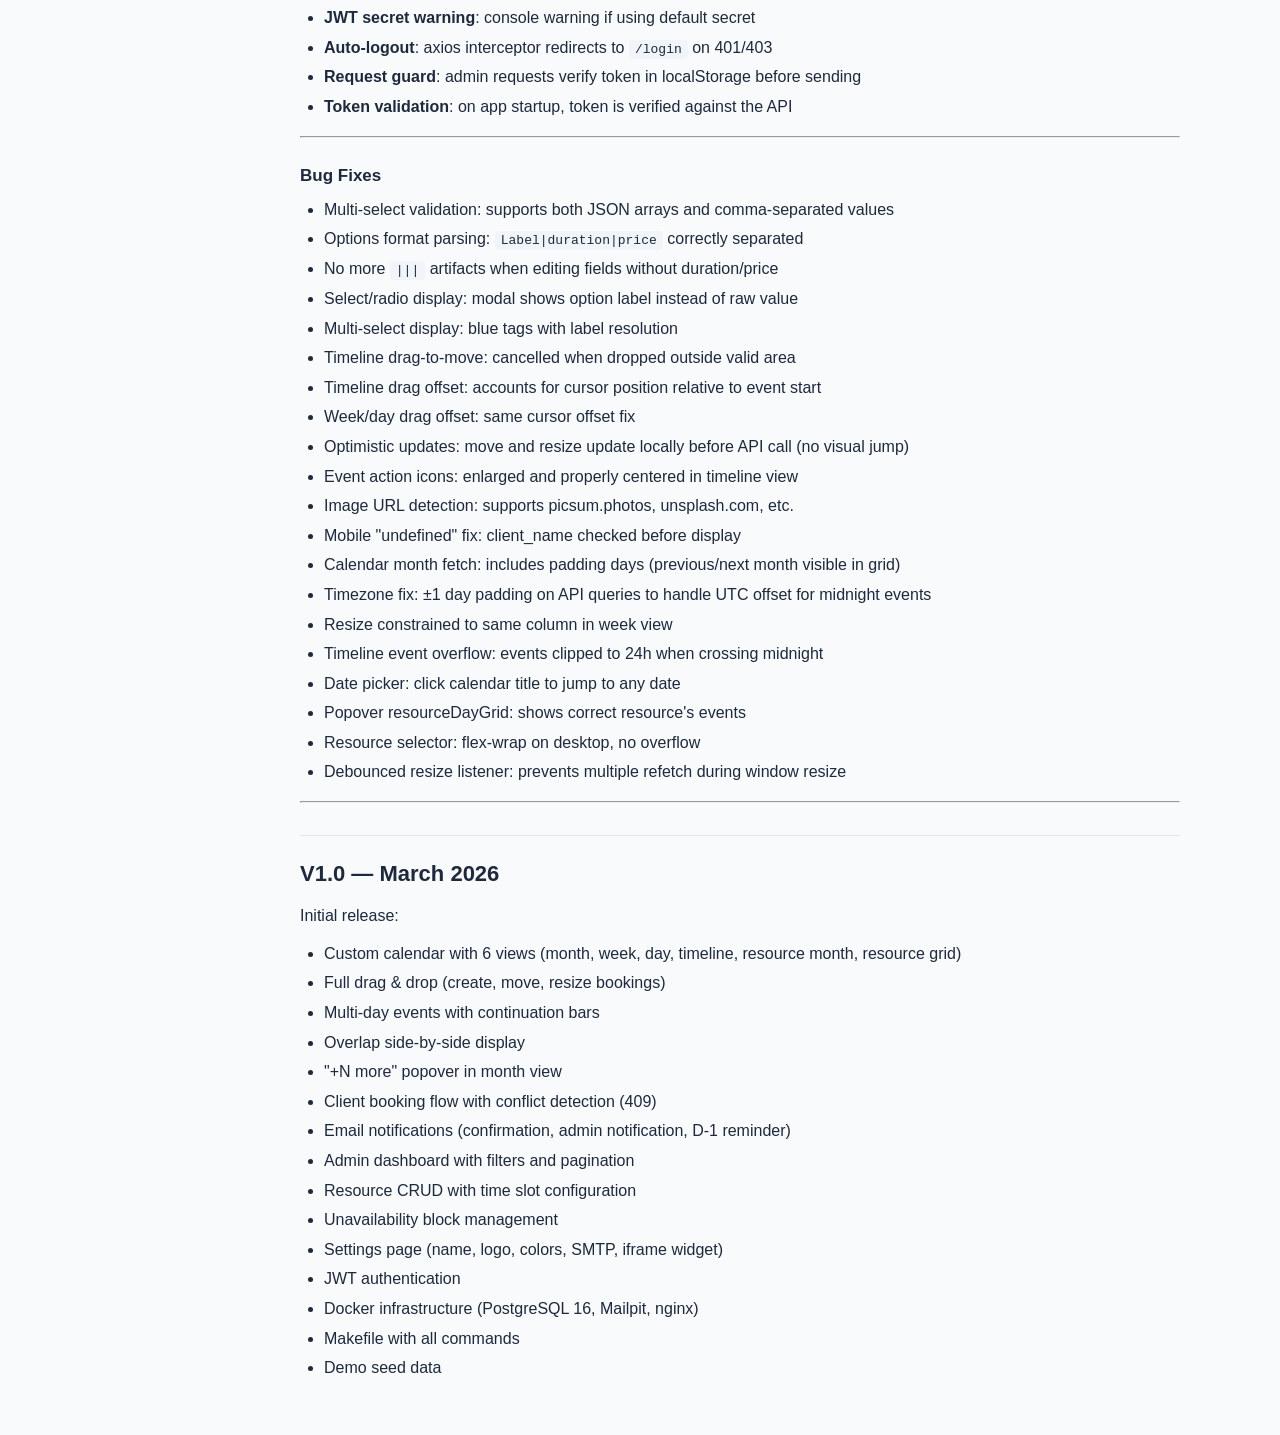
==== commit 14d430a4: "docs: update changelog, README with security, emails, bug fixes - Changelog: email translations, pub" ====
--- a/docs/changelog.html
+++ b/docs/changelog.html
@@ -91,14 +91,67 @@
 <li>Edit button with pre-filled form</li>
 </ul>
 <hr>
+<h3>Email System</h3>
+<p><strong>Translated Emails (13 languages)</strong></p>
+<ul>
+<li>Confirmation, admin notification, D-1 reminder, and cancellation emails translated</li>
+<li>Locale saved per booking and used for email rendering</li>
+<li>RTL support for Arabic emails</li>
+<li>Dates formatted per locale</li>
+</ul>
+<p><strong>Custom Fields in Emails</strong></p>
+<ul>
+<li>All custom field values included in every email (confirmation, notification, reminder, cancellation)</li>
+<li>Type-aware formatting: select/radio labels resolved, checkbox as Yes/No translated, multi-select as comma-separated labels, file as clickable link, address formatted, color with swatch, video/URL as links</li>
+<li>Hidden fields excluded from emails</li>
+</ul>
+<p><strong>Cancellation Notification</strong></p>
+<ul>
+<li>Admin receives an email when a client cancels via the email link</li>
+</ul>
+<hr>
+<h3>Public Booking Page</h3>
+<ul>
+<li>New <code>/</code> home page for clients (resource selector, date picker, slot picker, booking form, confirmation)</li>
+<li>Calendar moved behind auth guard at <code>/admin/calendar</code></li>
+<li>Admin navbar: Calendar link added</li>
+<li>Hamburger menu updated with calendar link</li>
+</ul>
+<hr>
+<h3>Security</h3>
+<ul>
+<li><strong>Helmet</strong>: 10+ secure HTTP headers (CSP, HSTS, X-Frame-Options, X-Content-Type-Options, etc.)</li>
+<li><strong>Rate limiting</strong>: login (5 attempts/15min), uploads (20/15min), global API (500/15min)</li>
+<li><strong>CORS</strong>: restricted to configured origins (<code>CORS_ORIGINS</code> or <code>BASE_URL</code>)</li>
+<li><strong>Role verification</strong>: <code>requireAdmin</code> middleware on all admin routes</li>
+<li><strong>JWT secret warning</strong>: console warning if using default secret</li>
+<li><strong>Auto-logout</strong>: axios interceptor redirects to <code>/login</code> on 401/403</li>
+<li><strong>Request guard</strong>: admin requests verify token in localStorage before sending</li>
+<li><strong>Token validation</strong>: on app startup, token is verified against the API</li>
+</ul>
+<hr>
 <h3>Bug Fixes</h3>
 <ul>
 <li>Multi-select validation: supports both JSON arrays and comma-separated values</li>
 <li>Options format parsing: <code>Label|duration|price</code> correctly separated</li>
 <li>No more <code>|||</code> artifacts when editing fields without duration/price</li>
+<li>Select/radio display: modal shows option label instead of raw value</li>
+<li>Multi-select display: blue tags with label resolution</li>
 <li>Timeline drag-to-move: cancelled when dropped outside valid area</li>
+<li>Timeline drag offset: accounts for cursor position relative to event start</li>
+<li>Week/day drag offset: same cursor offset fix</li>
+<li>Optimistic updates: move and resize update locally before API call (no visual jump)</li>
 <li>Event action icons: enlarged and properly centered in timeline view</li>
 <li>Image URL detection: supports picsum.photos, unsplash.com, etc.</li>
+<li>Mobile &quot;undefined&quot; fix: client_name checked before display</li>
+<li>Calendar month fetch: includes padding days (previous/next month visible in grid)</li>
+<li>Timezone fix: ±1 day padding on API queries to handle UTC offset for midnight events</li>
+<li>Resize constrained to same column in week view</li>
+<li>Timeline event overflow: events clipped to 24h when crossing midnight</li>
+<li>Date picker: click calendar title to jump to any date</li>
+<li>Popover resourceDayGrid: shows correct resource&#39;s events</li>
+<li>Resource selector: flex-wrap on desktop, no overflow</li>
+<li>Debounced resize listener: prevents multiple refetch during window resize</li>
 </ul>
 <hr>
 <h2>V1.0 — March 2026</h2>
